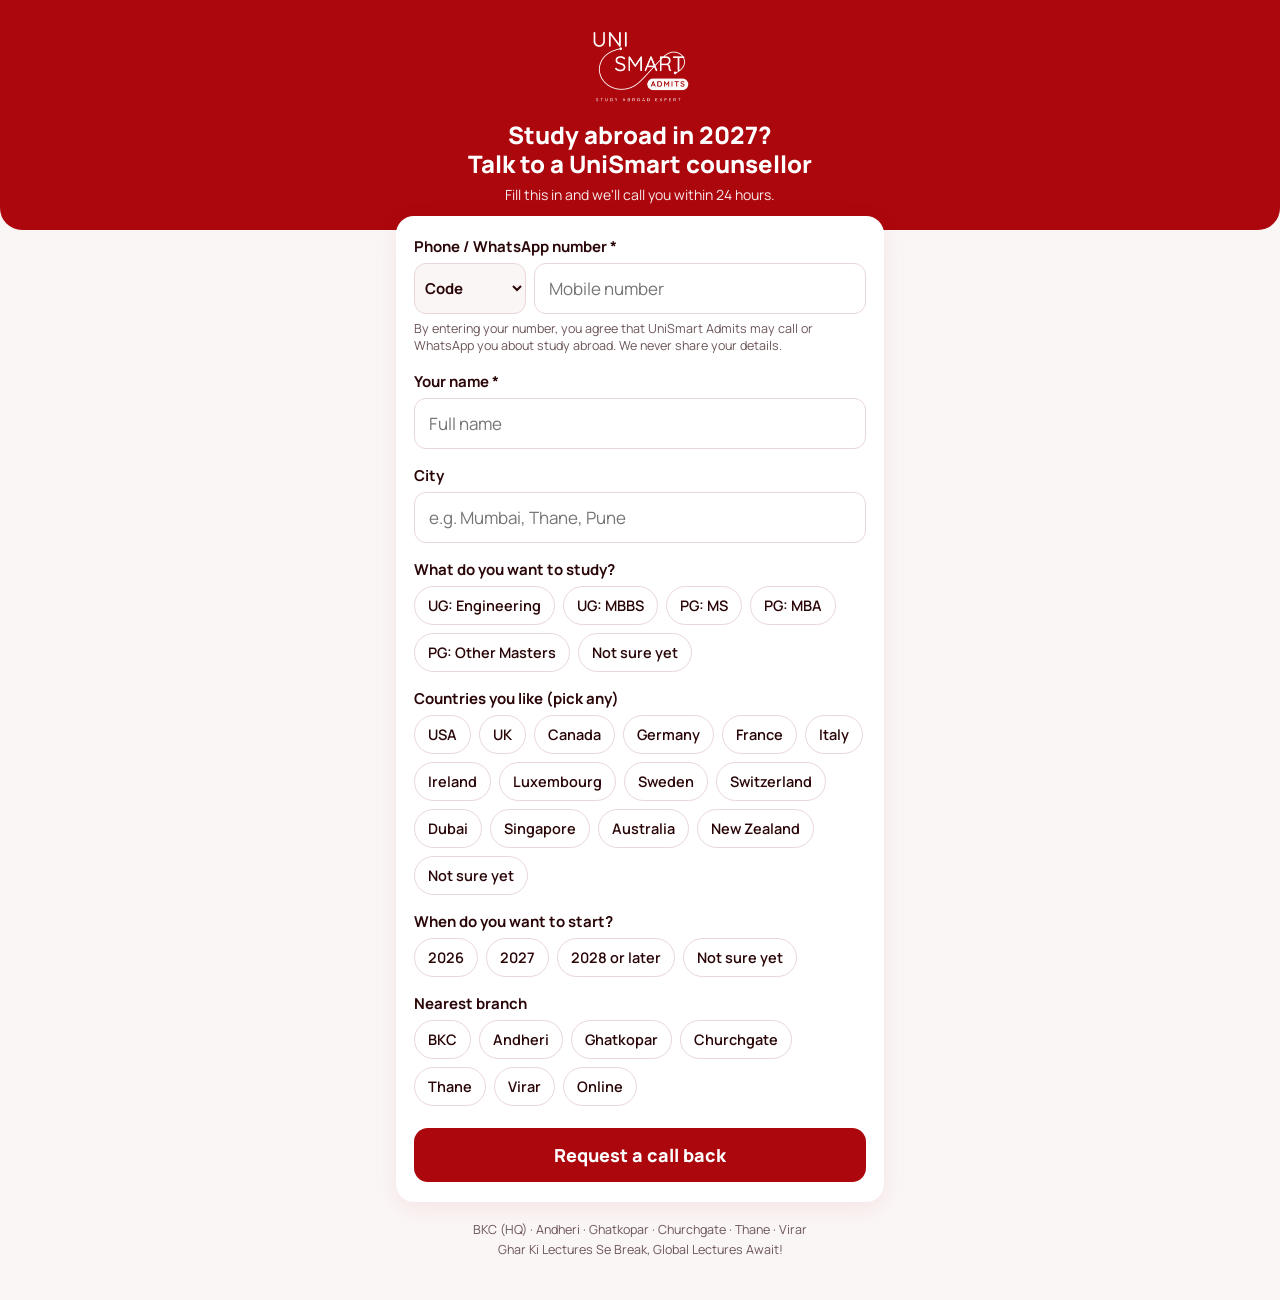
==== index.html @ 789b5341 "Add files via upload" ====
<!DOCTYPE html>
<html lang="en"><head><title>UniSmart Admits | Study Abroad Counselling</title><meta charset="utf-8">
<meta name="viewport" content="width=device-width, initial-scale=1">
<link href="https://fonts.googleapis.com/css2?family=Manrope:wght@500;600;700;800&display=swap" rel="stylesheet">
<link rel="stylesheet" href="assets/style.css?v=6"></head><body>
<header><img alt="UniSmart Admits" src="[data-uri]">
<h1>Study abroad in 2027?<br>Talk to a UniSmart counsellor</h1>
<p>Fill this in and we'll call you within 24 hours.</p></header>
<main><div class="card" id="card">
<form id="f" novalidate>
<label for="phone">Phone / WhatsApp number *</label>
<div class="ph"><select id="cc" aria-label="Country code"><option value="">Code</option><option value="91">🇮🇳 +91</option><option value="971">🇦🇪 +971</option><option value="1">🇺🇸 +1</option><option value="44">🇬🇧 +44</option><option value="61">🇦🇺 +61</option><option value="65">🇸🇬 +65</option><option value="64">🇳🇿 +64</option><option value="974">🇶🇦 +974</option><option value="966">🇸🇦 +966</option><option value="968">🇴🇲 +968</option><option value="965">🇰🇼 +965</option><option value="973">🇧🇭 +973</option><option value="977">🇳🇵 +977</option><option value="94">🇱🇰 +94</option><option value="880">🇧🇩 +880</option><option value="49">🇩🇪 +49</option><option value="33">🇫🇷 +33</option><option value="353">🇮🇪 +353</option><option value="39">🇮🇹 +39</option></select><input id="phone" type="tel" inputmode="numeric" autocomplete="tel-national" pattern="[0-9]*" placeholder="Mobile number" required></div>
<div class="hint" id="pmsg">By entering your number, you agree that UniSmart Admits may call or WhatsApp you about study abroad. We never share your details.</div>
<div id="geo"><span id="geot">📍 Share your area so we can suggest your nearest branch?</span><div class="b" id="geob"><button type="button" class="y" id="geoy">Yes, share</button><button type="button" class="n" id="geon">Skip</button></div></div>
<label for="name" id="namelbl">Your name *</label><input id="name" autocomplete="name" placeholder="Full name" required>
<label for="city">City</label><input id="city" autocomplete="address-level2" placeholder="e.g. Mumbai, Thane, Pune">
<label>What do you want to study?</label><div class="chips" data-k="course" data-one="1">
<button type="button">UG: Engineering</button><button type="button">UG: MBBS</button><button type="button">PG: MS</button><button type="button">PG: MBA</button><button type="button">PG: Other Masters</button><button type="button">Not sure yet</button></div>
<label>Countries you like (pick any)</label><div class="chips" data-k="country">
<button type="button">USA</button><button type="button">UK</button><button type="button">Canada</button><button type="button">Germany</button><button type="button">France</button><button type="button">Italy</button><button type="button">Ireland</button><button type="button">Luxembourg</button><button type="button">Sweden</button><button type="button">Switzerland</button><button type="button">Dubai</button><button type="button">Singapore</button><button type="button">Australia</button><button type="button">New Zealand</button><button type="button">Not sure yet</button></div>
<label>When do you want to start?</label><div class="chips" data-k="intake" data-one="1">
<button type="button">2026</button><button type="button">2027</button><button type="button">2028 or later</button><button type="button">Not sure yet</button></div>
<label>Nearest branch</label><div class="chips" data-k="branch" data-one="1">
<button type="button">BKC</button><button type="button">Andheri</button><button type="button">Ghatkopar</button><button type="button">Churchgate</button><button type="button">Thane</button><button type="button">Virar</button><button type="button">Online</button></div>
<div id="hpw" aria-hidden="true"><label for="hp">Website</label><input id="hp" name="company_website" tabindex="-1" autocomplete="off"></div>
<button class="go" id="go" type="submit">Request a call back</button>
</form></div>
<div id="saved"></div>
<footer>BKC (HQ) · Andheri · Ghatkopar · Churchgate · Thane · Virar<br>Ghar Ki Lectures Se Break, Global Lectures Await!</footer></main>
<script src="assets/app.js?v=6"></script></body></html>
---- assets/style.css ----
:root{--red:#AC070D;--ink:#2A0507;--mut:#6b5557;--line:#ead6d7;--bg:#fbf6f6}
*{box-sizing:border-box}body{margin:0;font-family:Manrope,system-ui,sans-serif;background:var(--bg);color:var(--ink)}
header{background:var(--red);color:#fff;text-align:center;padding:22px 16px 26px;border-radius:0 0 22px 22px}
header img{height:84px}header h1{font-size:24px;line-height:1.2;margin:10px 0 6px;font-weight:800}
header p{margin:0;font-size:14px;opacity:.92}
main{max-width:520px;margin:-14px auto 0;padding:0 16px 40px}
.card{background:#fff;border-radius:18px;padding:20px 18px;box-shadow:0 6px 24px rgba(172,7,13,.08)}
label{display:block;font-weight:700;font-size:15px;margin:16px 0 6px}label:first-child{margin-top:0}
input{width:100%;font:inherit;font-size:17px;padding:13px 14px;border:1.5px solid var(--line);border-radius:12px;background:#fff;color:var(--ink)}
input:focus{outline:none;border-color:var(--red)}
.ph{display:flex;gap:8px}.ph select{flex:0 0 112px;font:inherit;font-size:15px;font-weight:700;padding:12px 6px;border:1.5px solid var(--line);border-radius:12px;background:var(--bg);color:var(--ink)}
.ph select:focus{outline:none;border-color:var(--red)}input.over{color:var(--red);font-weight:800;border-color:var(--red)}
#geo{display:none;margin-top:10px;padding:12px 14px;border:1.5px solid var(--line);border-radius:12px;background:var(--bg);font-size:14px;font-weight:600}
#geo .b{display:flex;gap:8px;margin-top:10px}#geo button{font:inherit;font-size:14px;font-weight:700;padding:8px 16px;border-radius:999px;border:1.5px solid var(--red);cursor:pointer}
#geo .y{background:var(--red);color:#fff}#geo .n{background:#fff;color:var(--red)}
.hint{font-size:12.5px;color:var(--mut);margin-top:6px;line-height:1.4}.err{color:var(--red);font-weight:700}
.chips{display:flex;flex-wrap:wrap;gap:8px}
.chips button{font:inherit;font-size:14.5px;font-weight:600;padding:9px 13px;border-radius:999px;border:1.5px solid var(--line);background:#fff;color:var(--ink);cursor:pointer}
.chips button.on{background:var(--red);border-color:var(--red);color:#fff}
.go{width:100%;margin-top:22px;font:inherit;font-size:18px;font-weight:800;padding:15px;border:0;border-radius:14px;background:var(--red);color:#fff;cursor:pointer}
.go:disabled{opacity:.5}
.done{text-align:center;padding:28px 10px}.done h2{color:var(--red);margin:6px 0}
.wa{display:inline-block;margin-top:14px;background:#25D366;color:#fff;text-decoration:none;font-weight:800;padding:12px 20px;border-radius:12px}
footer{text-align:center;font-size:12.5px;color:var(--mut);margin-top:18px;line-height:1.6}
#hpw{position:absolute;left:-9999px;top:auto;width:1px;height:1px;overflow:hidden}
#saved{display:none;text-align:center;margin-top:12px;font-size:13px;font-weight:700;color:#1b7f3b}
#saved.off{color:var(--mut)}
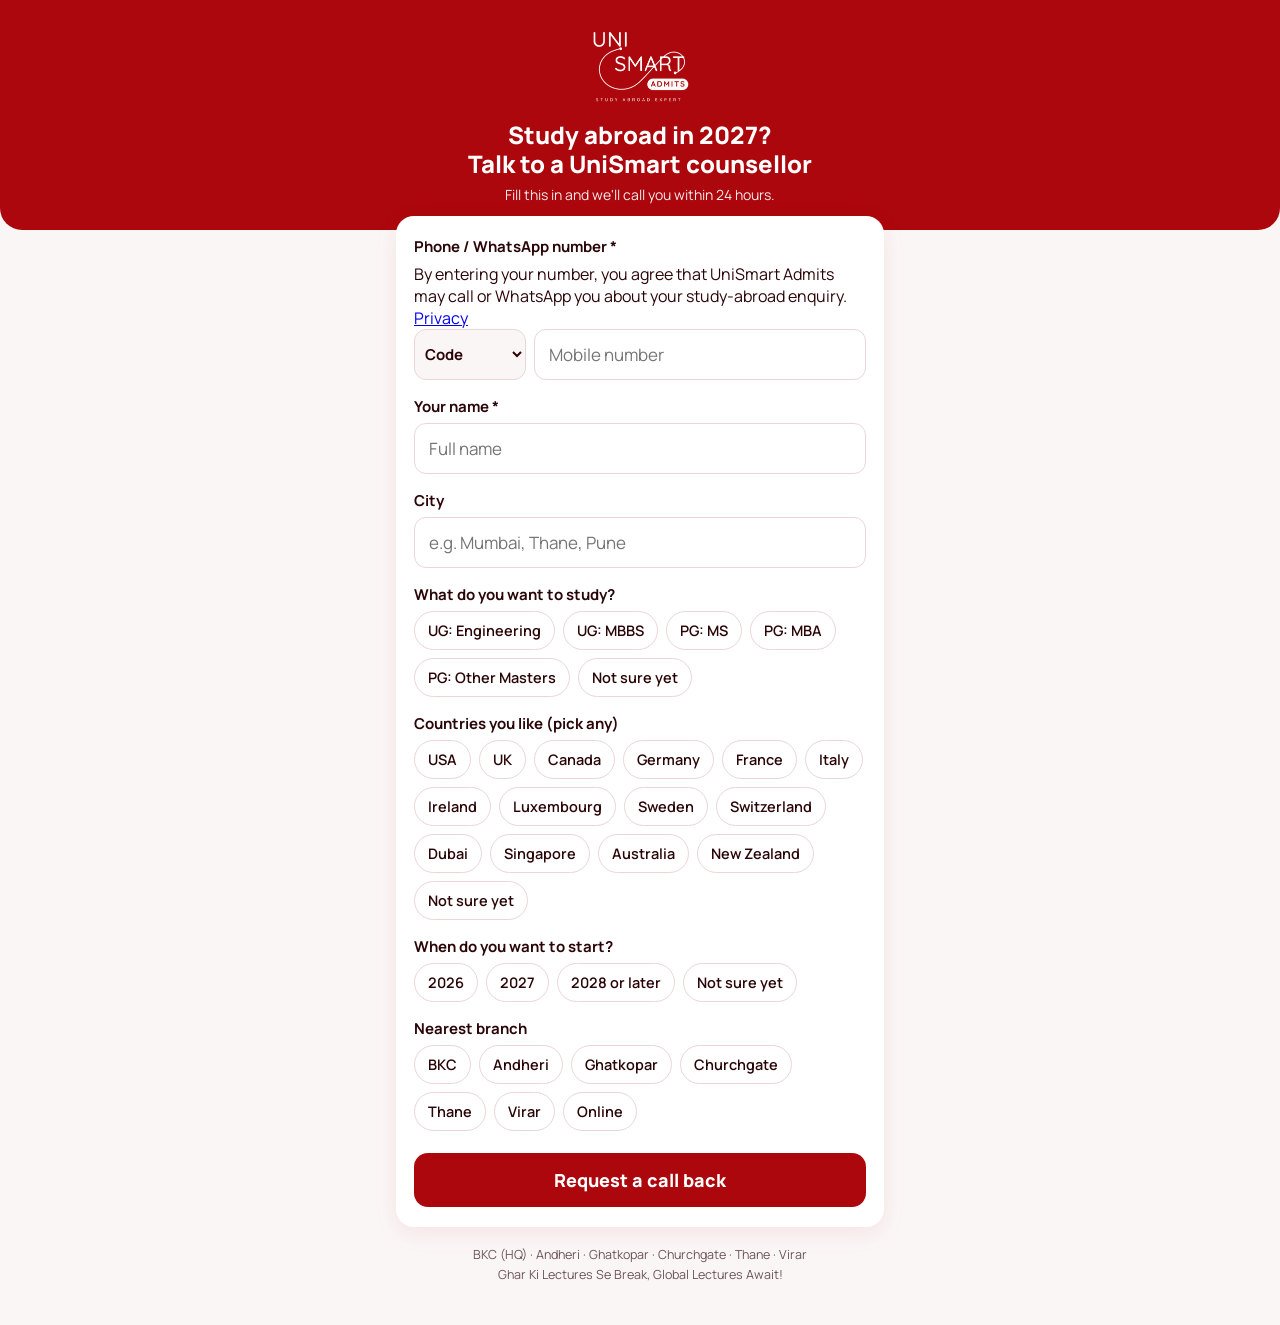
==== commit bde3ed37: "Add files via upload" ====
--- a/index.html
+++ b/index.html
@@ -1,16 +1,17 @@
 <!DOCTYPE html>
-<html lang="en"><head><title>UniSmart Admits | Study Abroad Counselling</title><meta charset="utf-8">
+<html lang="en"><head><title>UniSmart Admits | Study Abroad Counselling</title><meta charset="utf-8"><meta property="og:type" content="website"><meta property="og:site_name" content="UniSmart Admits"><meta property="og:title" content="Free Counselling Call · UniSmart Admits"><meta property="og:description" content="Share your number, our counsellor calls you back."><meta property="og:image" content="https://unismartadmits.github.io/call/og.png"><meta property="og:image:width" content="1200"><meta property="og:image:height" content="630"><meta name="twitter:card" content="summary_large_image">
 <meta name="viewport" content="width=device-width, initial-scale=1">
 <link href="https://fonts.googleapis.com/css2?family=Manrope:wght@500;600;700;800&display=swap" rel="stylesheet">
-<link rel="stylesheet" href="assets/style.css?v=6"></head><body>
+<link rel="stylesheet" href="assets/style.css?v=7"></head><body>
 <header><img alt="UniSmart Admits" src="[data-uri]">
 <h1>Study abroad in 2027?<br>Talk to a UniSmart counsellor</h1>
 <p>Fill this in and we'll call you within 24 hours.</p></header>
 <main><div class="card" id="card">
 <form id="f" novalidate>
 <label for="phone">Phone / WhatsApp number *</label>
+<div class="notice" id="notice">By entering your number, you agree that UniSmart Admits may call or WhatsApp you about your study-abroad enquiry. <a href="privacy.html" target="_blank" rel="noopener">Privacy</a></div>
 <div class="ph"><select id="cc" aria-label="Country code"><option value="">Code</option><option value="91">🇮🇳 +91</option><option value="971">🇦🇪 +971</option><option value="1">🇺🇸 +1</option><option value="44">🇬🇧 +44</option><option value="61">🇦🇺 +61</option><option value="65">🇸🇬 +65</option><option value="64">🇳🇿 +64</option><option value="974">🇶🇦 +974</option><option value="966">🇸🇦 +966</option><option value="968">🇴🇲 +968</option><option value="965">🇰🇼 +965</option><option value="973">🇧🇭 +973</option><option value="977">🇳🇵 +977</option><option value="94">🇱🇰 +94</option><option value="880">🇧🇩 +880</option><option value="49">🇩🇪 +49</option><option value="33">🇫🇷 +33</option><option value="353">🇮🇪 +353</option><option value="39">🇮🇹 +39</option></select><input id="phone" type="tel" inputmode="numeric" autocomplete="tel-national" pattern="[0-9]*" placeholder="Mobile number" required></div>
-<div class="hint" id="pmsg">By entering your number, you agree that UniSmart Admits may call or WhatsApp you about study abroad. We never share your details.</div>
+<div class="hint" id="pmsg"></div>
 <div id="geo"><span id="geot">📍 Share your area so we can suggest your nearest branch?</span><div class="b" id="geob"><button type="button" class="y" id="geoy">Yes, share</button><button type="button" class="n" id="geon">Skip</button></div></div>
 <label for="name" id="namelbl">Your name *</label><input id="name" autocomplete="name" placeholder="Full name" required>
 <label for="city">City</label><input id="city" autocomplete="address-level2" placeholder="e.g. Mumbai, Thane, Pune">
@@ -27,4 +28,4 @@
 </form></div>
 <div id="saved"></div>
 <footer>BKC (HQ) · Andheri · Ghatkopar · Churchgate · Thane · Virar<br>Ghar Ki Lectures Se Break, Global Lectures Await!</footer></main>
-<script src="assets/app.js?v=6"></script></body></html>
+<script src="assets/app.js?v=7"></script></body></html>
